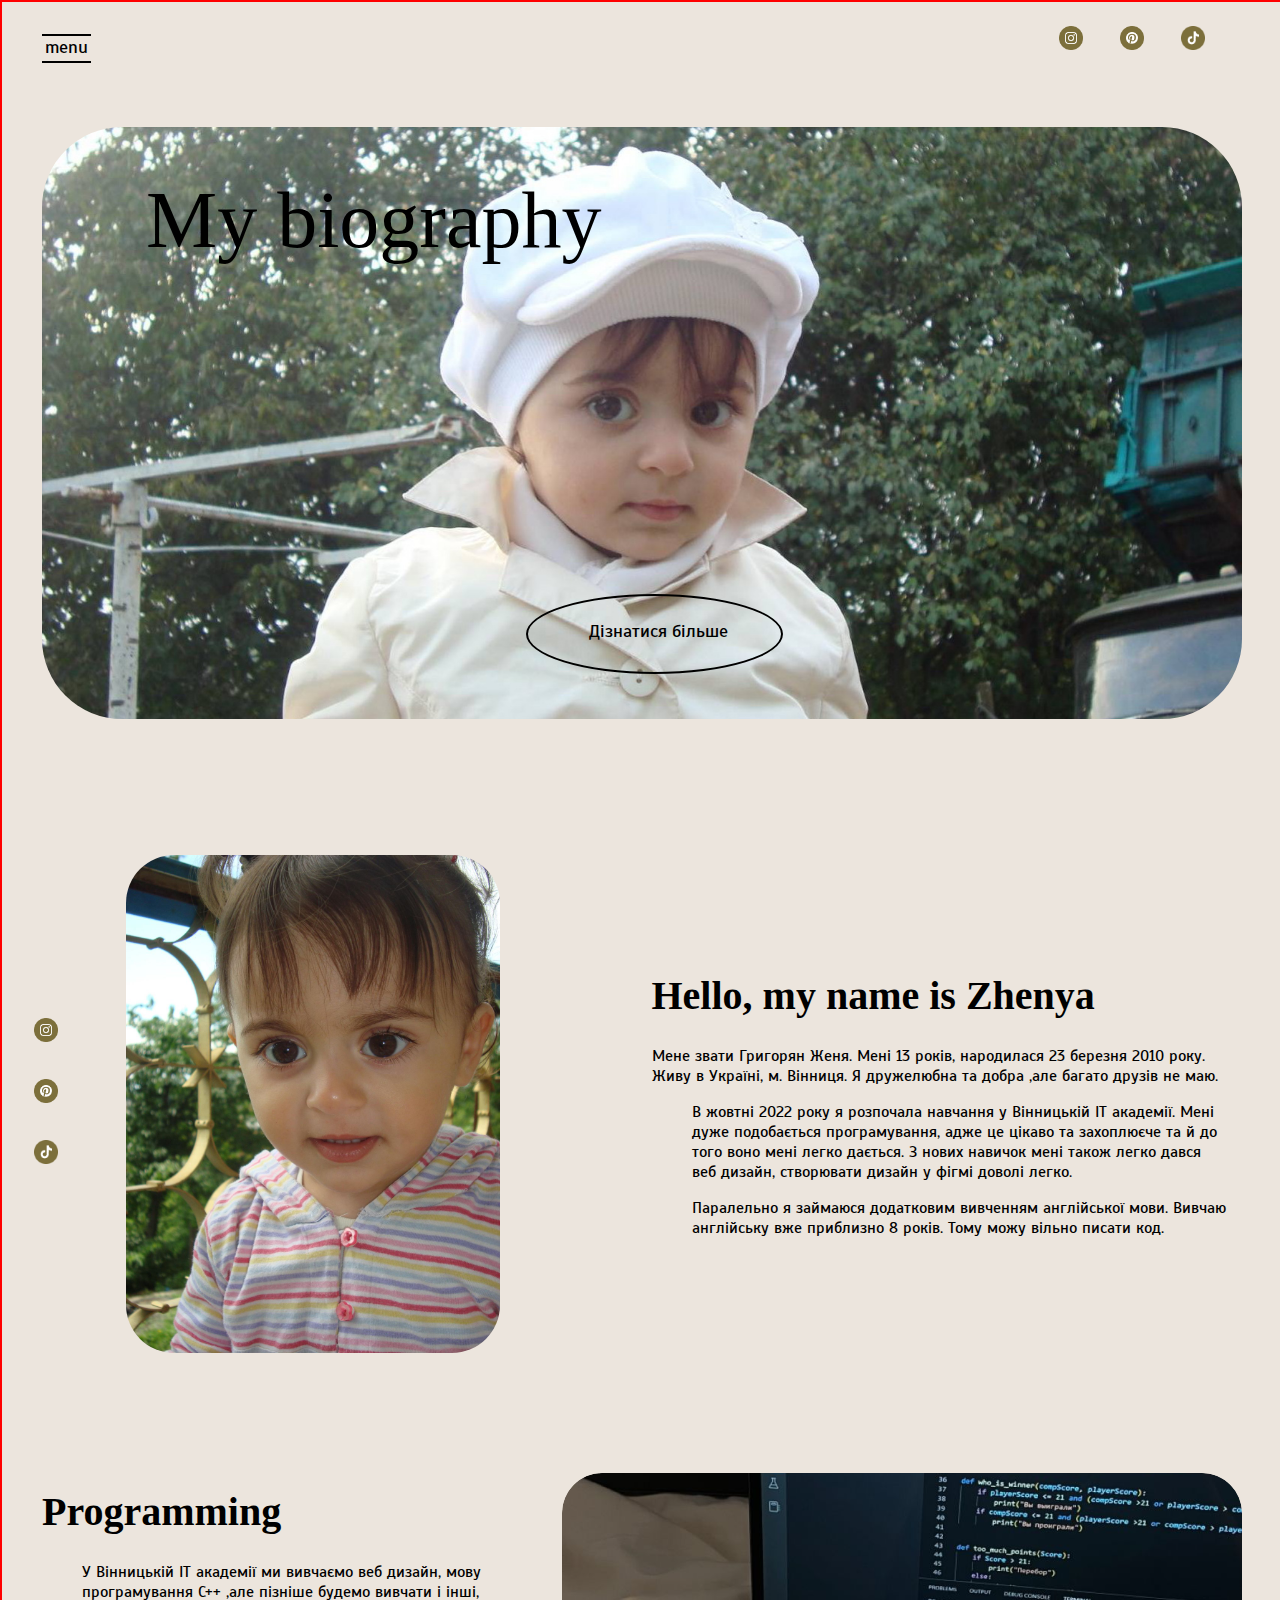
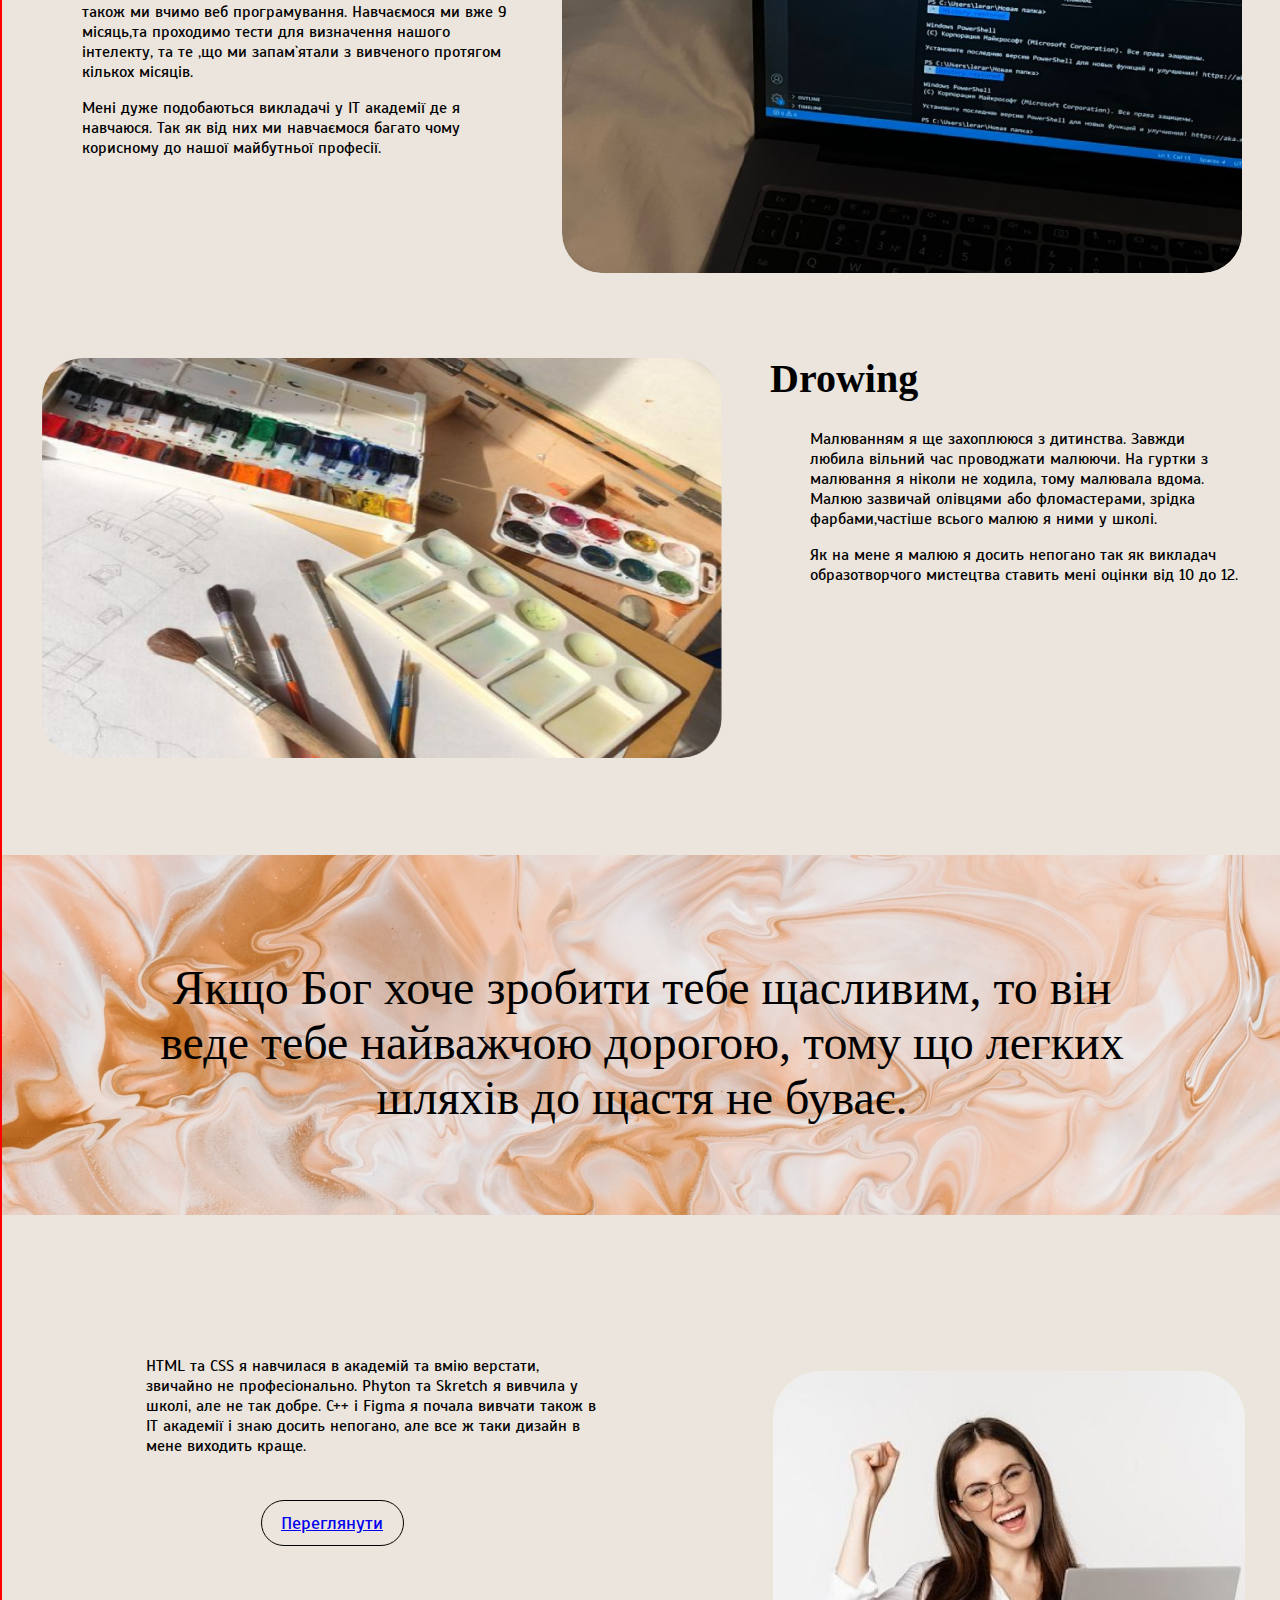
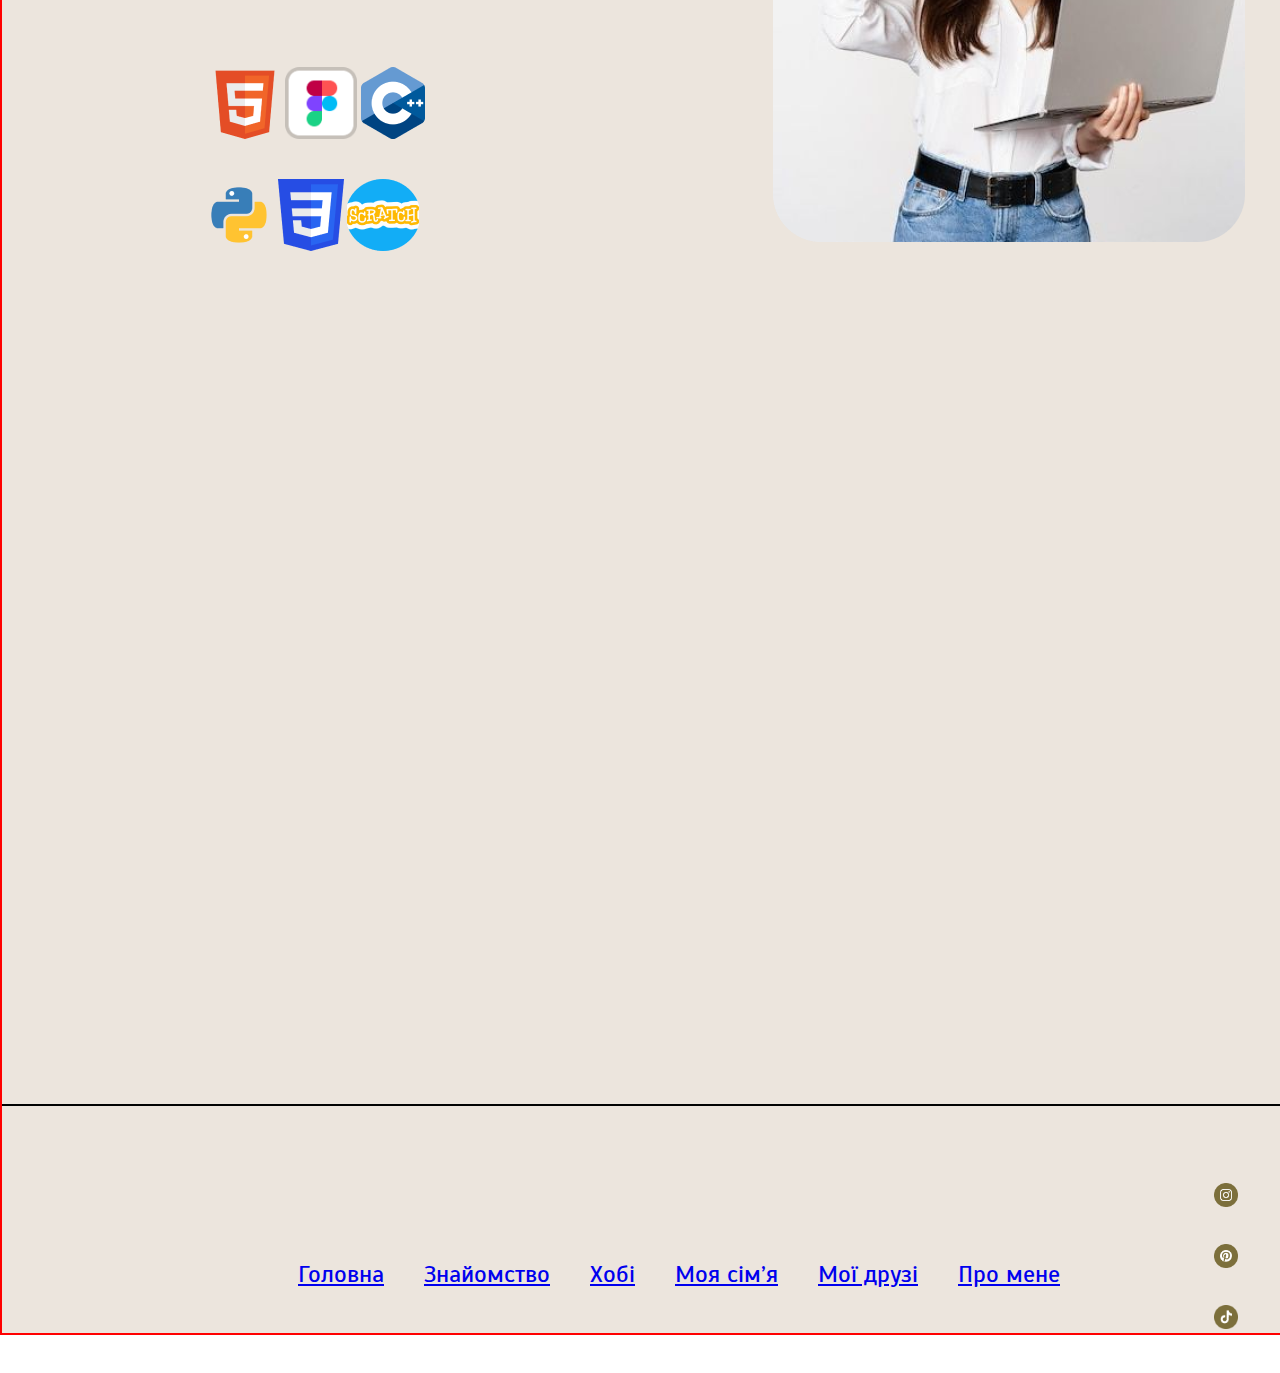
==== index.html @ d7b9b6e6 "Add files via upload" ====
<!DOCTYPE html>
<html lang="en">
<head>
	<meta charset="UTF-8">
	<meta name="viewport" content="width=device-width, initial-scale=1.0">
	<link rel="stylesheet" href="style.css">
	<title>Document</title>
</head>
<body>
	<div class="wrapper">
		<header class="header">

			<!-- верхнє меню і іконки старт -->
			<div class="icons_menu">
				<div class="icons">
				<a href="https://www.instagram.com/lenzheli/"><img src="inst.png" class="inst"></a>
				<a href="https://ru.pinterest.com/zhenyagrigoryan23/"><img src="socials.png" class="socials"></a>
				<a href="https://www.tiktok.com/@lenzeli"><img src="tiktok.png" class="telega"></a>
			</div>
			</div>
			<div class="menu">menu</div>
			
			<!-- верхнє меню і іконки енд-->


			<div id="click1" class="photome1">
		<div class="photo1"> <div class="text-biography">My biography</div> <div class="button">Дізнатися більше</div>
	</div>
			</div>			 
			<div id="click2" class="image">


				<div class="block">
			 	<div class="icons_menu2">
				<div class="icons2">
				<a href="https://www.instagram.com/lenzheli/"><img src="inst.png" class="inst"></a>
				<a href="https://ru.pinterest.com/zhenyagrigoryan23/"><img src="socials.png" class="socials"></a>
				<a href="https://www.tiktok.com/@lenzeli"><img src="tiktok.png" class="telega"></a>
			</div>
			</div>
			<img src="изображение_viber_2023-05-22_23-49-39-156.jpg" class="image">
			<div class="text"><h1>Hello, my name is Zhenya</h1>
				Мене звати Григорян Женя. Мені 13 років, народилася 23 березня 2010 року. Живу в Україні, м. Вінниця. Я дружелюбна та добра ,але багато друзів не маю.
				<p>
			В жовтні 2022 року я розпочала навчання у Вінницькій ІТ академії. Мені дуже подобається програмування, адже це цікаво та захоплюєче та й до того воно мені легко дається.
З нових навичок мені також легко дався веб дизайн, створювати дизайн у фігмі доволі легко.</p>
<p>
Паралельно я займаюся додатковим вивченням англійської мови. Вивчаю англійську вже приблизно 8 років.
Тому можу вільно писати код.</p>
</div>
		</div>	

			
</div>

<div class="hobby">
	<div class="hobby1"> 

		<div id="click3" class="text_hb1">
		<h1>Programming</h1>
		<p>У Вінницькій ІТ академії ми вивчаємо  веб дизайн, мову програмування С++ ,але пізніше будемо вивчати і інші, також ми вчимо веб програмування. Навчаємося ми вже 9 місяць,та проходимо тести для визначення нашого інтелекту, та те ,що ми запам`ятали з вивченого протягом кількох місяців.</p>
		<p>Мені дуже подобаються викладачі у ІТ академії де я навчаюся. Так як від них ми навчаємося багато чому корисному до нашої майбутньої професії.</p>
		</div>
		<div class="img_hb1"><img src="prog.png" alt="" class="hb1"></div>
		
	</div>

	<div class="hobby2"> <div class="img_hb2"><img src="drow.png" alt="" class="hb2"></div>
		<div class="text_hb2">
		<h1>Drowing</h1>
		<p>Малюванням я ще захоплююся з дитинства. Завжди любила вільний час проводжати малюючи. На гуртки з малювання я ніколи не ходила, тому малювала вдома. Малюю зазвичай олівцями або фломастерами, зрідка фарбами,частіше всього малюю я ними у школі.</p>
		<p>Як на мене я малюю я досить непогано так як викладач образотворчого мистецтва ставить мені оцінки від 10 до 12.</p>
		</div>
	</div>
	</div>
	<div class="tsitat"><img src="tsitata.png">
<div class="text_tsitata">Якщо Бог хоче зробити тебе щасливим, то він веде тебе найважчою дорогою, тому що легких шляхів до щастя не буває.</div>
	</div>
	<div class="skils">
		
		<div class="text_skils">
			HTML та CSS  я навчилася в академій та вмію верстати, звичайно не професіонально. Phyton та Skretch я вивчила у школі, але не так добре. C++ і Figma я почала вивчати також в ІТ академії і знаю досить непогано, але все ж таки дизайн в мене виходить краще.
		</div>

		<center> <div class="button_pereiti"><a href="https://drive.google.com/drive/u/0/my-drive" target="_blanc">Переглянути</a></div>
</center>
<div class="myfoto_to_skils">
			<img src="program_me.png" alt="">
		</div>
				<div class="foto_skils">
			<img src="html.png" alt="">
			<img src="Figma.png" alt="">
			<img src="cpp.png" alt="">
             </div>

			<div class="foto_skils2">
			<img src="phyton.png" alt="">
			<img src="css.png" alt="">
			<img src="skretch.png" alt="">
			</div>
		
		
		
	</div>
	<div id="click4" class="slider">
		<div class="container_slider">
     <div class='photo_slider'><img src="family.png" alt="" />
      <h1>My family</h1>
      <p>Моя сім’я складається з 4 людей це тато, мама, моя молодша сестра та я. Тата звати Тигран, маму звати Лилит, а сестру Ангеліна. Різниця між моєю сестрою та мною у 3 роки, мені 13 а сестрі 10. Різниця між батьками 2 роки, татові 38, маі 36.</p>
      <p> Ми любимо відпочивати разом, наприклад ми граємо у настольні ігри або переглядаємо фільми. Ще ми любимо разом дивитися такі шоу як Євробачення та інші. Наша сім’я також полюбляє їздити на відпочинок до наших родичів.</p>
     </div>
     <div id="click5" class='photo_slider'><img src="classmates.png" alt="" />
     	<h1>My classmates</h1>
      <p>В нашому класі навчається вже й не так багато дітей ,тому що деякі перейшли до інших шкіл залишивши нас і тому нас тепер в класі 31 учень. Клас наш дуже дружній та веселий. Я допомагаю однокласникам по написанню практичний, лабораторний, контрольних, самостійних та домашніх робіт, а вони у вою чергу також допомагають мені.</p>
      <p> В нас є купа цікавих моментів зі школи, а іноді мені здається що 10-ти хвилинна перерва  з однокласниками цікавіша за літо. Були моменти смішні і навіть сумні але ми допомагали одне одному. Також ми полюбляємо подорожувати разом.</p>
     </div>
     <div id="click6" class='photo_slider'><img src="uclutc.png" alt="" />
    <h1>About me</h1>
      <p>Я маю небагато захоплень. Часто допомагати людям. Навчаюся на середні бали, від 9 до 11 або 12. Люблю грати в комп’ютерні ігри сама, або ж з друзями та сестрою.</p>
      <p> Люблю ходити на відпочинок з друзями чи батьками. Також полюбляю ходити в басейн, адже це захоплююче та освіжаюче. Крім плавання я дуже люблю атракціони, мені дуже подобається відчуття адреналіну.</p>
     </div>
</div>







	</div>
    

<div class="footer">
    	<div class="line"> <img src="line1.png" alt=""></div>
    	<div class="txte">
    		<a href="#click1"><p>Головна</p></a>
    		<a href="#click2"><p>Знайомство</p></a>
    		<a href="#click3"><p>Хобі</p></a>
    		<a href="#click4"><p>Моя сім’я</p></a>
    		<a href="#click5"><p>Мої друзі</p></a>
    		<a href="#click6"><p>Про мене</p></a>
</div>
    	<div class="icons3">
    		<a href="https://www.instagram.com/lenzheli/"><img src="inst.png" class="inst"></a>
				<a href="https://ru.pinterest.com/zhenyagrigoryan23/"><img src="socials.png" class="socials"></a>
				<a href="https://www.tiktok.com/@lenzeli"><img src="tiktok.png" class="telega"></a></div>
    </div>


</div> 






		</div>

			




		</header>
  


	</div>
	 
</body>
</html>
---- style.css ----
@import url('https://fonts.googleapis.com/css2?family=EB+Garamond:wght@400;500&family=Montez&family=Montserrat:wght@300;700&family=Scada&display=swap');

body{
font-family: 'EB Garamond', serif;
font-family: 'Montez', cursive;
font-family: 'Montserrat', sans-serif;
font-family: 'Scada', sans-serif;
	padding:0;
	margin:0; 
}
.wrapper{
	background-color:#ECE5DD;
	width: 1280px;
	height: 4530.7px;
	border: 2px solid red;
	margin:0 auto;
	position: relative;

}
/*меню іконки*/
.icons_menu{
	display: flex;
}
.header{
	width:100%;
	height: 120px;
	
}
.menu{
	margin-top: -24px;
	font-size: 18px;
	padding-left: 3px;
	padding-bottom: 5px;
	margin-left: 40px;
	width: 46px;
	height: 20px;
	border-top: 2px solid ;
	border-bottom: 2px solid ;
	transition: width 2s;
}
.menu:hover {
	width: 0px;
	color: #80744A;
}

.icons{
	height:32px;
	margin-left: 1025px;
	margin-top: 24px;
	transition: width 2s;
}
.socials , .inst , .telega{
	width:32px;
	height:32px;
	padding-left: 32px;
	
}
/*foto*/
.photome1{
	width: 1200px;
	height: 592px;
	margin:0 auto;
	margin-top: 64px;
	 
}
.text-biography{
	font-size: 80px;
	margin-left: 104px;
	padding-top: 48px;
	font-family: 'B Garamond', serif;
}
.button{
	padding-left: 61px;
	padding-top: 24px;
	font-size: 18px;
	margin-top: 328px;
	margin-left: 484px;
	height: 52px;
	width: 192px;
	border-radius: 50%;
	border:2px solid;
	position: relative;
	transition: width 10s;
}
.button:hover{
	color:#868F74;
}
.photo1{
	width: 1200px;
	height: 592px;

	border-radius: 80px;
background-image: url(изображение_viber_2023-05-23_19-13-37-520.jpg);
	background-repeat: no-repeat;
	background-size: cover;
}



.block{
	display: flex;
	/*border: 1px solid;*/
	margin-top: 136px;
}

.image{
	/*margin-left: 4px;*/
	border-radius: 48px;
	margin-top: 
	width:368px ;
	height: 498px;

}

h1{
	font-size: 40px;
	font-family: 'B Garamond', serif;
}
.text{
	margin-left: 152px;
	/*padding-top: 60px;*/
	margin-top: 90px;
	width: 576px;
	height: 446px;
}
.icons_menu2{
	width:60px;
	height:190px;
	/*border: 1px solid;*/
	margin-top: 163px;
	margin-right: 64px;
}
.socials , .inst , .telega{
	width: 32px;
	height: 32px;
	margin-bottom: 32px;
	}
.hb1{
	margin-top: -335px;
	margin-left: 560px;
	width: 680px;
	height: 400px;
	border-radius: 40px;
}
.text_hb1{
	margin-top: 135px;
	width: 472px;
	height: 320px;
	margin-left: 40px;
}
.hb2{
	margin-top: 80px;
	margin-left: 40px;
	width: 680px;
	height: 400px;
	border-radius: 40px;
}
.text_hb2{
	margin-top: -435px;
	width: 472px;
	height: 320px;
	margin-left: 768px;
}
.tsitat{
	margin-top: 180px;
	position: relative;
}
.text_tsitata{
	font-family: 'B Garamond', serif;
	position: absolute;
	font-size: 48px;
	margin-left: 144px;
	height: 162px;
	width: 992px;
	margin-top: -260px;
	text-align: center;
}


	
.foto_skils{
	margin-top: -200px;
	width: 324px;
	height: 72px;
	margin-left: 203px;
	display: flex;
	margin-bottom:40px;
}
.foto_skils2{
	margin-top: 40px;
	width: 328px;
	height: 72px;
	margin-left: 201px;
	display: flex;
	margin-bottom:40px;
}
.text_skils{
	margin-top: 136px;
	margin-left: 144px;
	width: 462.5px;
	height: 144px;
}
/*.html, .Figma, .cpp, .phyton, .css, .skretch{
    margin-bottom:40px;
} */
.button_pereiti{
	width: 141px;
	height: 44px;
	border: 1.8px solid;
	border-radius:32px;
	display: flex;
    justify-content: center;
    align-items: center;
    font-size: 18px;
    text-decoration: none;
    text-decoration-color: black;
    /*margin-top: 40px;*/
    margin-right: 620px;

}
.myfoto_to_skils{
	width: 472px;
	height: 496px;
	margin-top: -175px;
	margin-left: 771px;
}
.container_slider {
     margin: 0 auto; /*відцентровуємо*/
     width: 784px; /*ширина*/
     height: 680px; /*висота*/
     position: relative;
     overflow: hidden;
     margin-top: 80px;
}
.photo_slider {
  position: absolute;
  animation: round 16s infinite;
  opacity: 0;
}
@keyframes round {
  25% {
    opacity: 1;
  }
  40% {
    opacity: 0;
  }
}

.photo_slider:nth-child(1) {
  animation-delay: 0s;
  text-align: center;
}

.photo_slider:nth-child(2) {
  animation-delay: 9s;
  text-align: center;
}

.photo_slider:nth-child(3) {
  animation-delay: 12s;
  text-align: center;
}

.line{
	margin-top: 80px;
	
}
.icons3{
	width:60px;
	height:190px;
	/*border: 1px solid;*/
	margin-top: -90px;
	margin-right: 40px;
	float: right;
}
.socials , .inst , .telega{
	width: 24px;
	height: 24px;
	margin-bottom: 32px;
	}
	.txte{
		width: 830px;
		margin-top:124px; 
		margin-bottom:-40px;
		text-decoration: none;
		/*border: 1px solid;*/
		font-size: 24px;
		display: flex;
		justify-content: center;
		margin-left: 242px;
		text-decoration: none; 
		color: black;
	}
	p{
		padding-left: 40px;
	}
	.hg{
		width: 100px;
		height: 100px;
		border: 1px solid;
		padding:10px 20px 30px;
	}
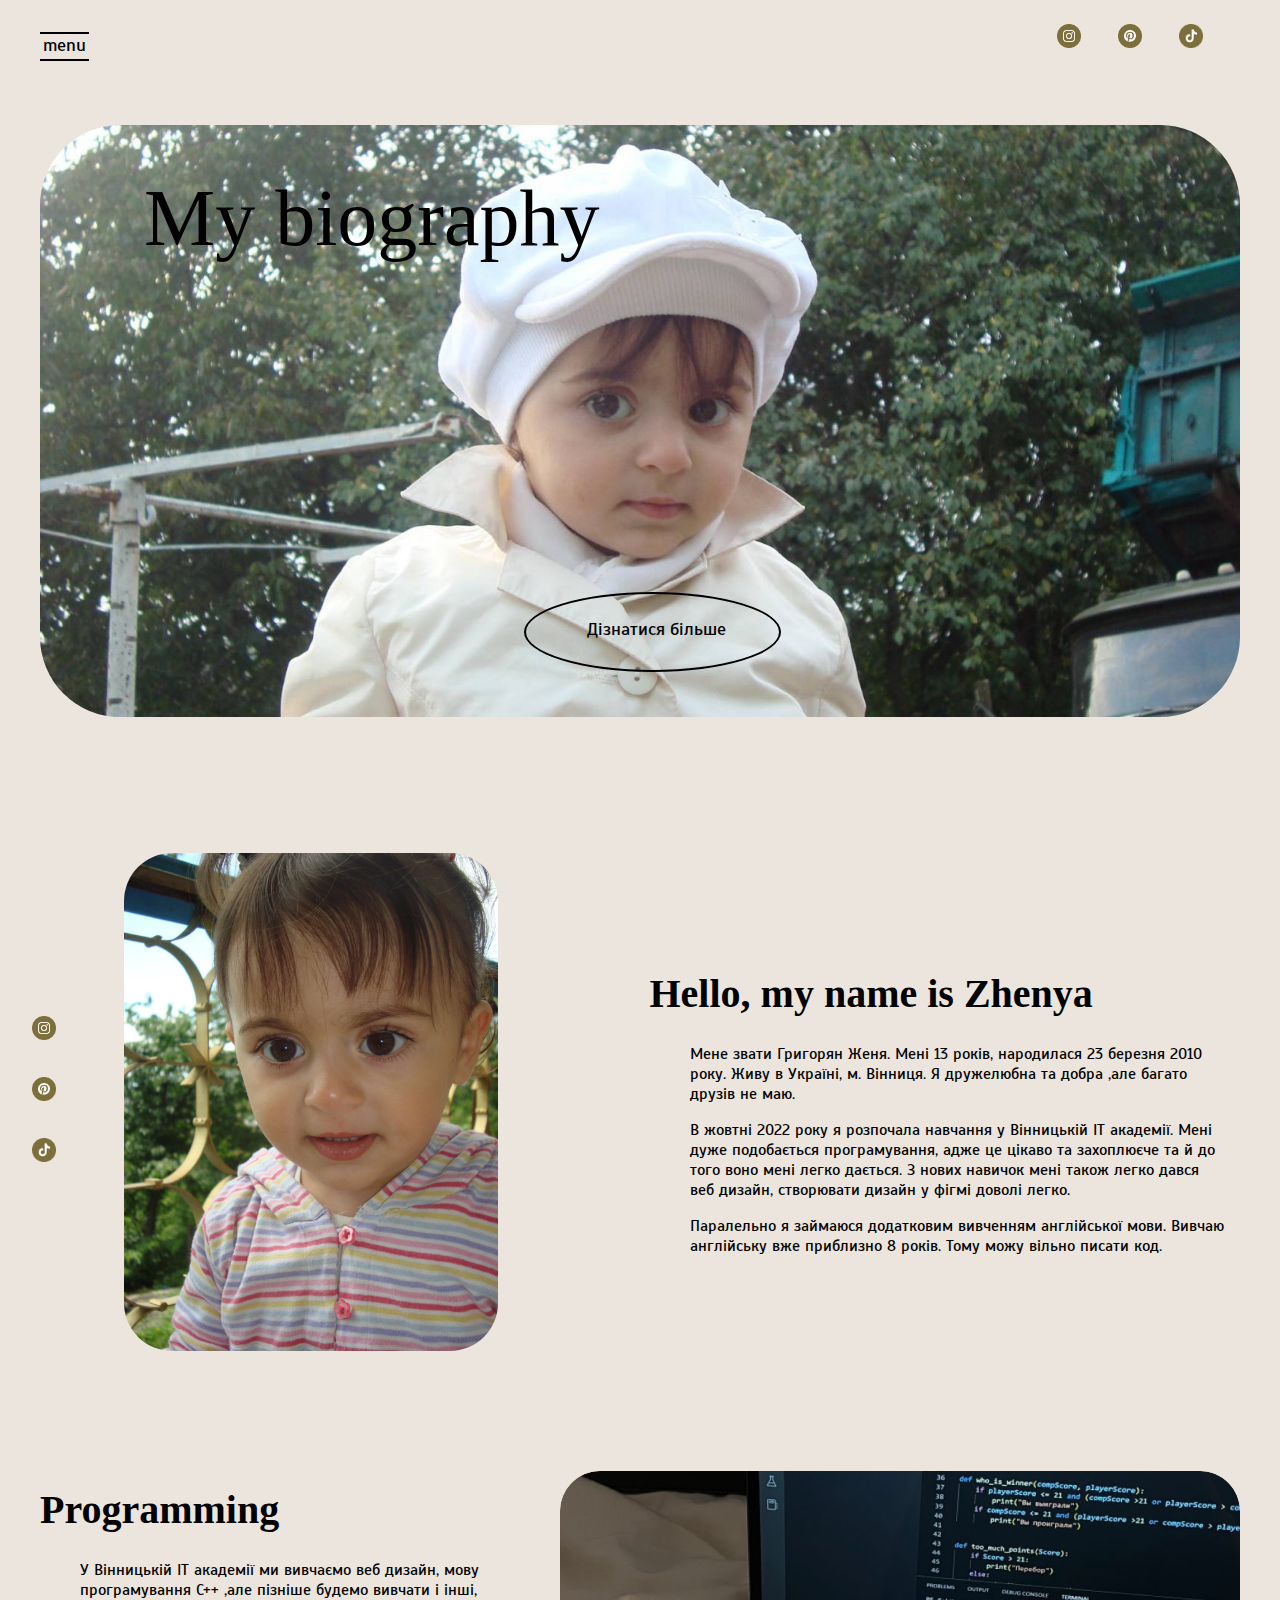
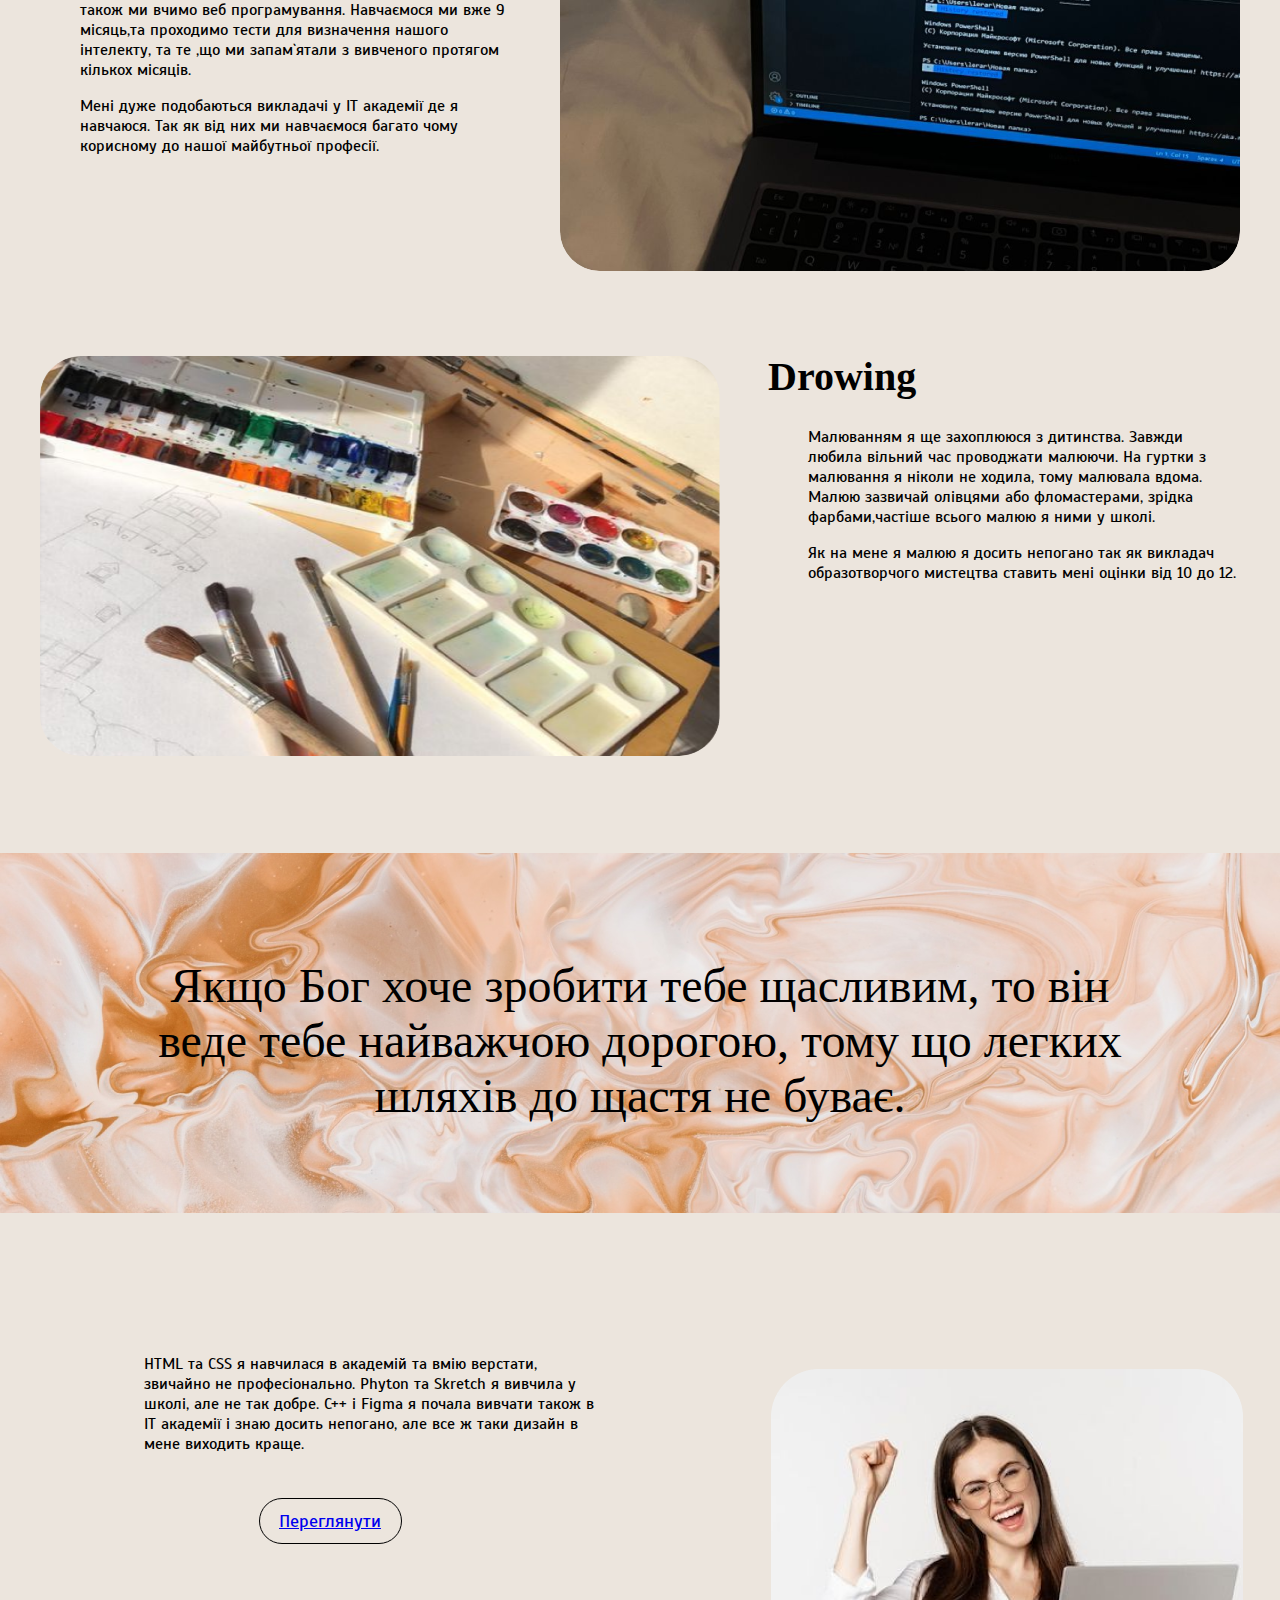
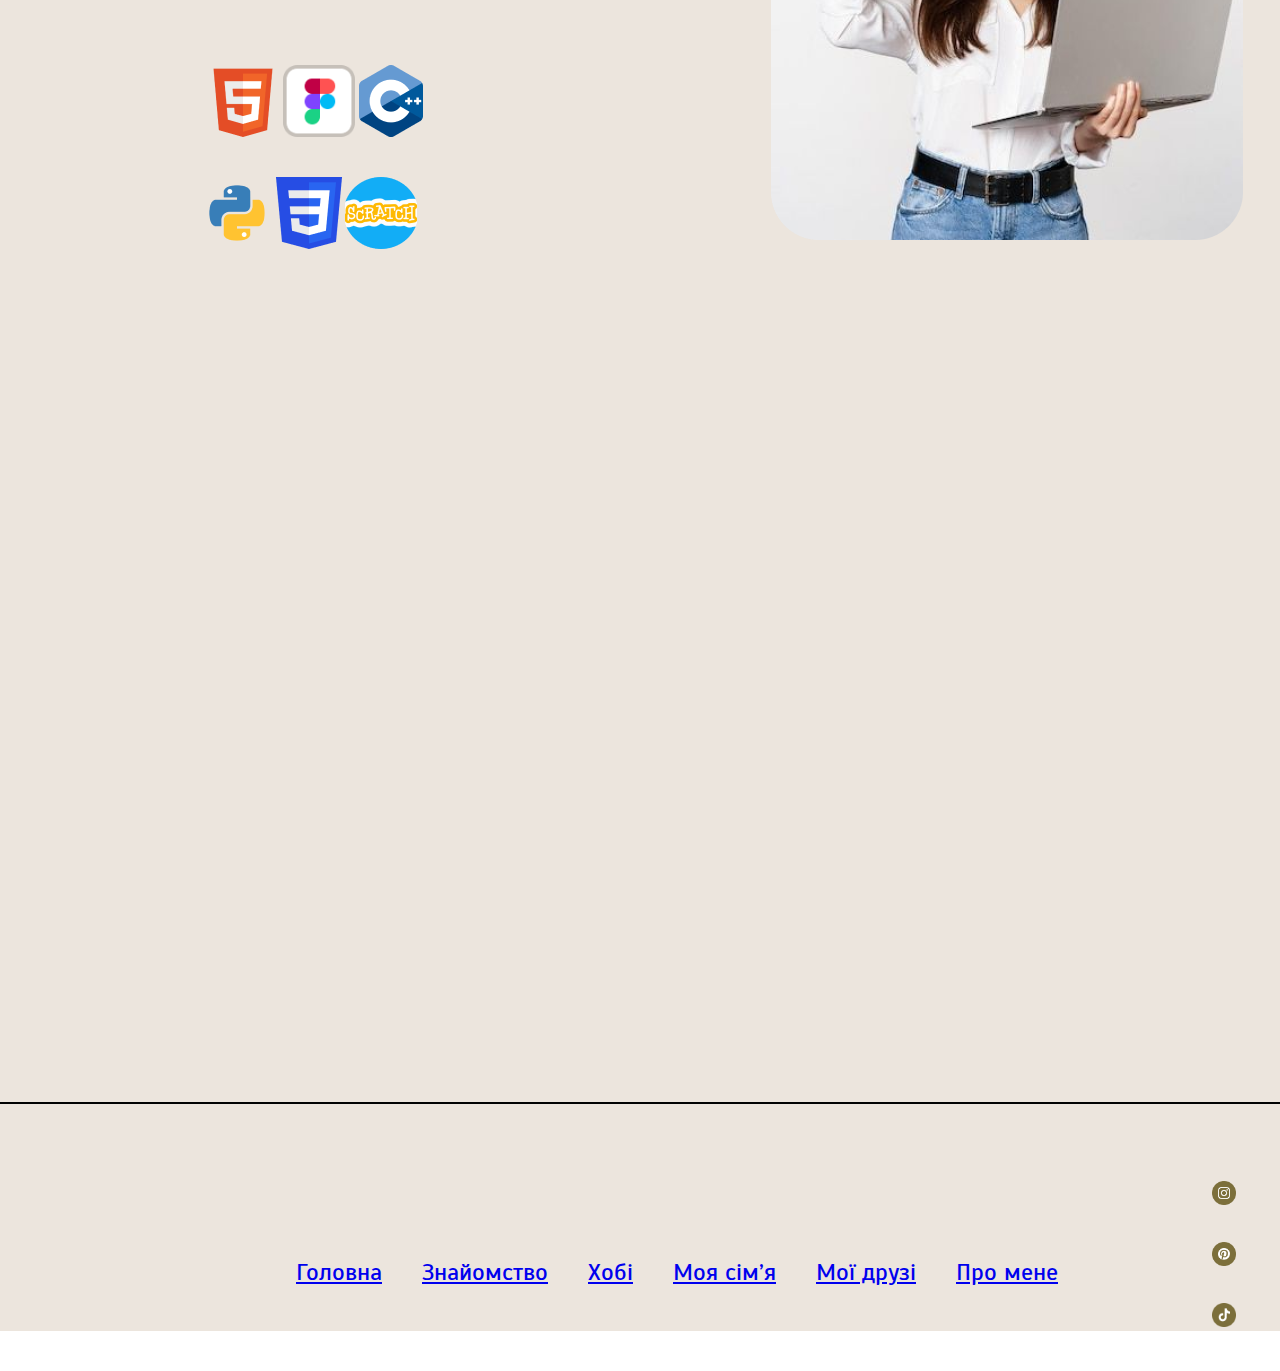
==== commit 3954d837: "Update index.html" ====
--- a/index.html
+++ b/index.html
@@ -39,8 +39,11 @@
 			</div>
 			</div>
 			<img src="изображение_viber_2023-05-22_23-49-39-156.jpg" class="image">
-			<div class="text"><h1>Hello, my name is Zhenya</h1>
-				Мене звати Григорян Женя. Мені 13 років, народилася 23 березня 2010 року. Живу в Україні, м. Вінниця. Я дружелюбна та добра ,але багато друзів не маю.
+			<div class="text">
+				<div class="text_h1_1">
+				<h1>Hello, my name is Zhenya</h1>
+                </div>
+				<p>Мене звати Григорян Женя. Мені 13 років, народилася 23 березня 2010 року. Живу в Україні, м. Вінниця. Я дружелюбна та добра ,але багато друзів не маю.</p>
 				<p>
 			В жовтні 2022 року я розпочала навчання у Вінницькій ІТ академії. Мені дуже подобається програмування, адже це цікаво та захоплюєче та й до того воно мені легко дається.
 З нових навичок мені також легко дався веб дизайн, створювати дизайн у фігмі доволі легко.</p>
@@ -57,7 +60,9 @@
 	<div class="hobby1"> 
 
 		<div id="click3" class="text_hb1">
+			<div class="text_h1_2">
 		<h1>Programming</h1>
+</div>
 		<p>У Вінницькій ІТ академії ми вивчаємо  веб дизайн, мову програмування С++ ,але пізніше будемо вивчати і інші, також ми вчимо веб програмування. Навчаємося ми вже 9 місяць,та проходимо тести для визначення нашого інтелекту, та те ,що ми запам`ятали з вивченого протягом кількох місяців.</p>
 		<p>Мені дуже подобаються викладачі у ІТ академії де я навчаюся. Так як від них ми навчаємося багато чому корисному до нашої майбутньої професії.</p>
 		</div>
@@ -67,7 +72,10 @@
 
 	<div class="hobby2"> <div class="img_hb2"><img src="drow.png" alt="" class="hb2"></div>
 		<div class="text_hb2">
+
+<div class="text_h1_3">
 		<h1>Drowing</h1>
+</div>
 		<p>Малюванням я ще захоплююся з дитинства. Завжди любила вільний час проводжати малюючи. На гуртки з малювання я ніколи не ходила, тому малювала вдома. Малюю зазвичай олівцями або фломастерами, зрідка фарбами,частіше всього малюю я ними у школі.</p>
 		<p>Як на мене я малюю я досить непогано так як викладач образотворчого мистецтва ставить мені оцінки від 10 до 12.</p>
 		</div>
@@ -168,4 +176,4 @@
 	</div>
 	 
 </body>
-</html>+</html>
--- a/style.css
+++ b/style.css
@@ -13,7 +13,6 @@
 	background-color:#ECE5DD;
 	width: 1280px;
 	height: 4530.7px;
-	border: 2px solid red;
 	margin:0 auto;
 	position: relative;
 
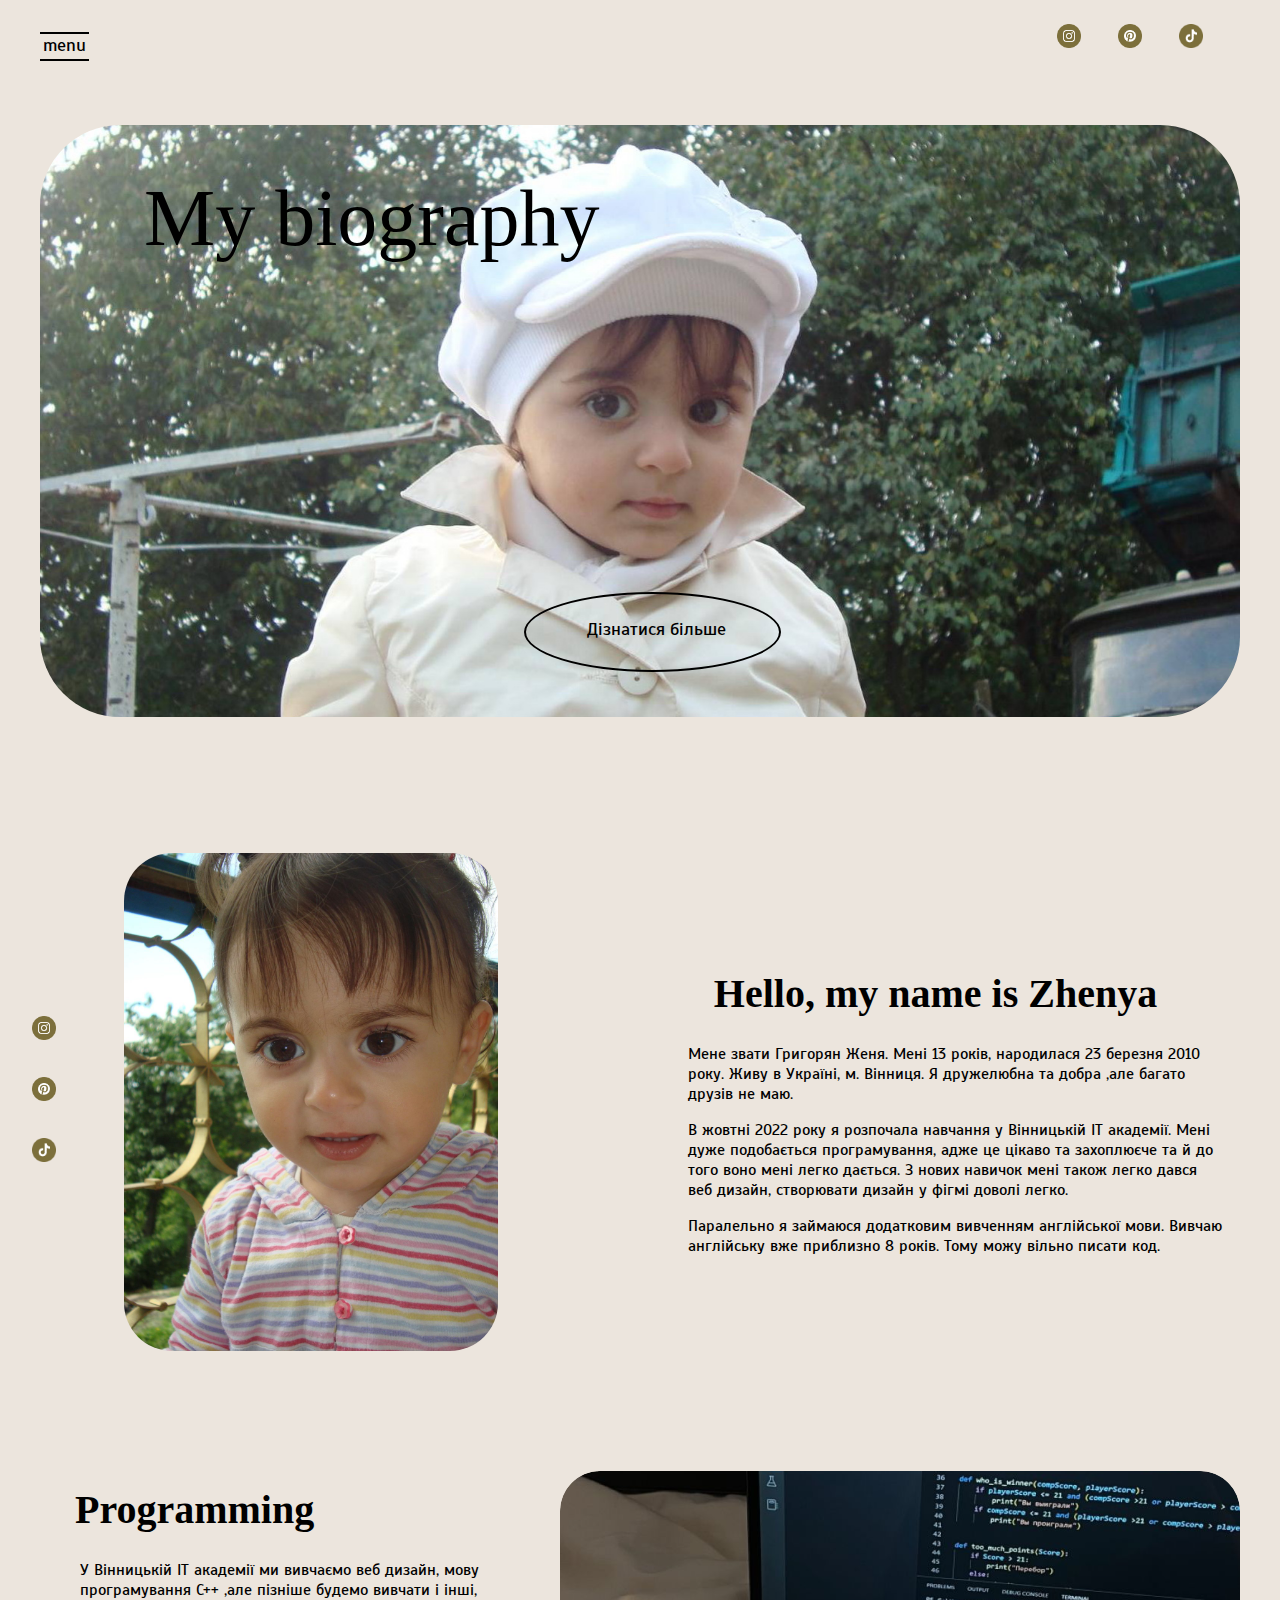
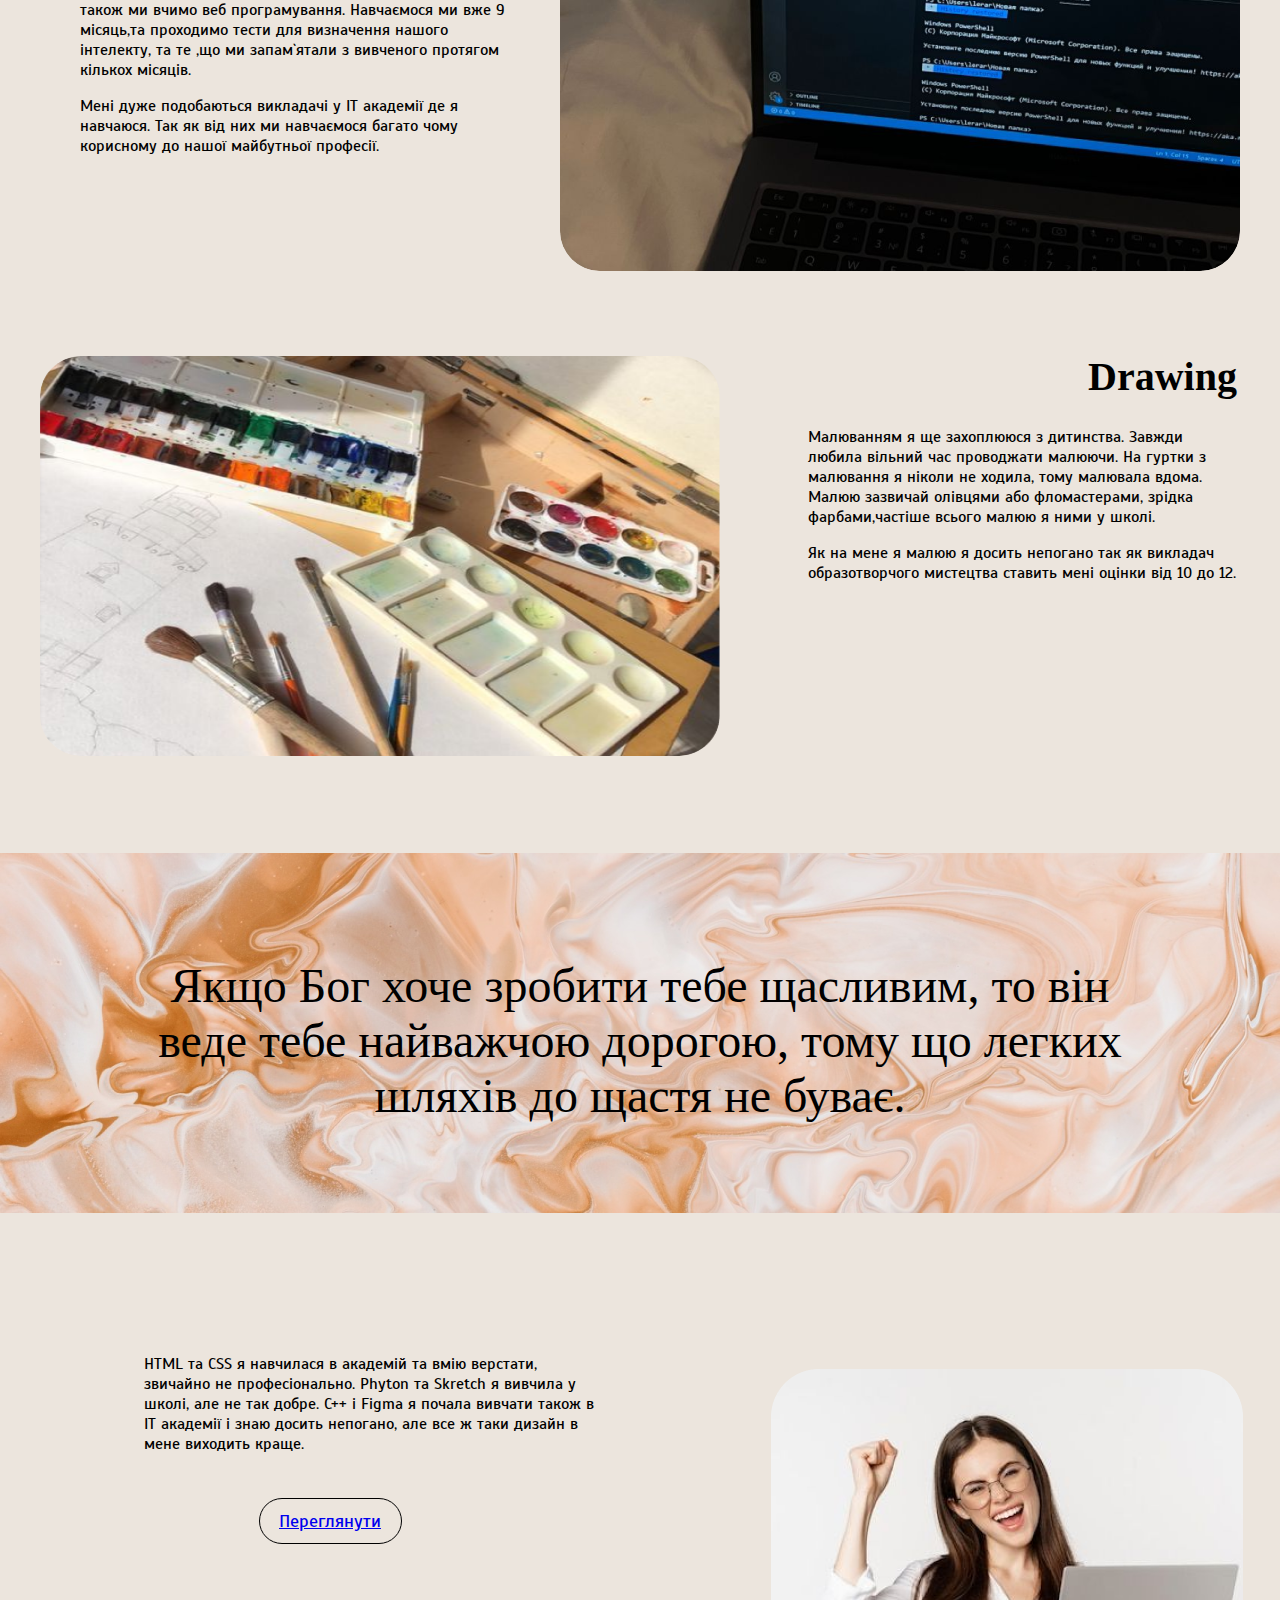
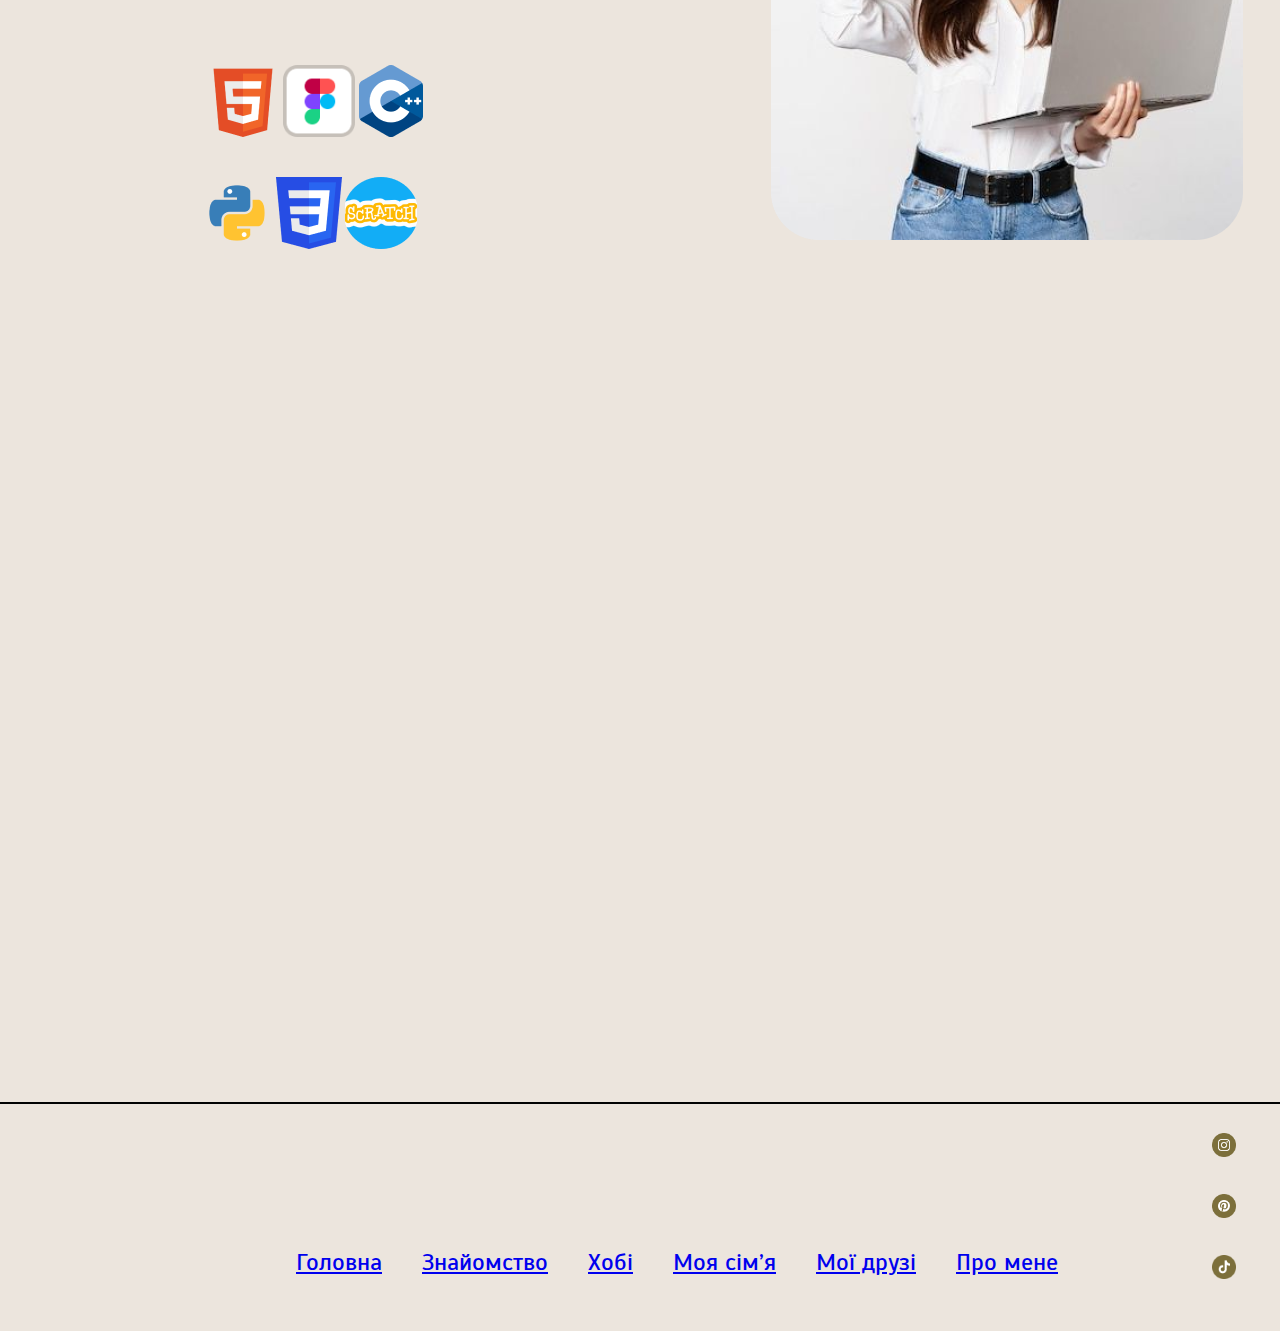
==== commit 90466562: "Update index.html" ====
--- a/index.html
+++ b/index.html
@@ -74,7 +74,7 @@
 		<div class="text_hb2">
 
 <div class="text_h1_3">
-		<h1>Drowing</h1>
+		<h1>Drawing</h1>
 </div>
 		<p>Малюванням я ще захоплююся з дитинства. Завжди любила вільний час проводжати малюючи. На гуртки з малювання я ніколи не ходила, тому малювала вдома. Малюю зазвичай олівцями або фломастерами, зрідка фарбами,частіше всього малюю я ними у школі.</p>
 		<p>Як на мене я малюю я досить непогано так як викладач образотворчого мистецтва ставить мені оцінки від 10 до 12.</p>
--- a/style.css
+++ b/style.css
@@ -115,13 +115,17 @@
 h1{
 	font-size: 40px;
 	font-family: 'B Garamond', serif;
+
 }
 .text{
-	margin-left: 152px;
+	margin-left: 150px;
 	/*padding-top: 60px;*/
 	margin-top: 90px;
 	width: 576px;
 	height: 446px;
+}
+.text_h1_1{
+	text-align: center;
 }
 .icons_menu2{
 	width:60px;
@@ -141,12 +145,18 @@
 	width: 680px;
 	height: 400px;
 	border-radius: 40px;
+
 }
 .text_hb1{
 	margin-top: 135px;
 	width: 472px;
 	height: 320px;
 	margin-left: 40px;
+
+}
+.text_h1_2{
+	
+	margin-left: 35px;
 }
 .hb2{
 	margin-top: 80px;
@@ -156,11 +166,17 @@
 	border-radius: 40px;
 }
 .text_hb2{
+	
 	margin-top: -435px;
 	width: 472px;
 	height: 320px;
 	margin-left: 768px;
 }
+.text_h1_3{
+	margin-left: 320px;
+	
+}
+
 .tsitat{
 	margin-top: 180px;
 	position: relative;
@@ -269,7 +285,7 @@
 	width:60px;
 	height:190px;
 	/*border: 1px solid;*/
-	margin-top: -90px;
+	margin-top: -128px;
 	margin-right: 40px;
 	float: right;
 }
@@ -280,7 +296,7 @@
 	}
 	.txte{
 		width: 830px;
-		margin-top:124px; 
+		margin-top:114px; 
 		margin-bottom:-40px;
 		text-decoration: none;
 		/*border: 1px solid;*/
@@ -299,4 +315,4 @@
 		height: 100px;
 		border: 1px solid;
 		padding:10px 20px 30px;
-	}+	}
